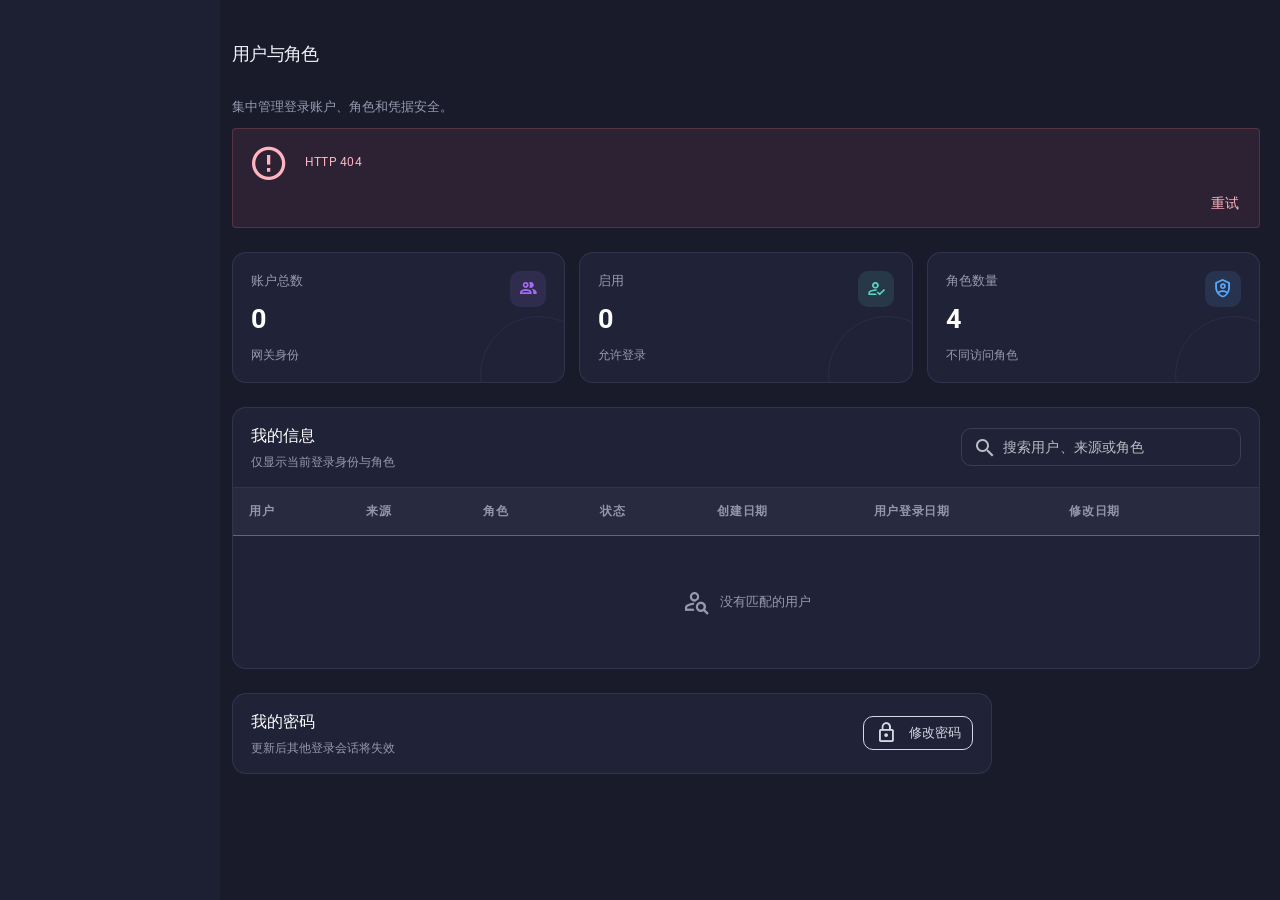
==== admin/index.html @ d38133f9 "feat: integrate authz gateway and CI image publishing" ====
<!doctype html>
<html lang="zh-CN">
<head>
  <meta charset="UTF-8">
  <meta name="viewport" content="width=device-width, initial-scale=1.0">
  <title>Authz Admin</title>
  <link rel="stylesheet" href="./vendor/quasar-umd.css?v=3.5.41-2.26.0-2">
  <link rel="stylesheet" href="./app.css?v=5">
</head>
<body>
  <div id="q-app">
    <q-layout view="lHh Lpr lFf" class="admin-layout">
      <q-drawer
        v-model="drawerVisible"
        :width="220"
        :mini-width="40"
        :mini="drawerMini"
        :breakpoint="0"
        show-if-above
        class="admin-drawer"
        :class="{ 'admin-drawer-mini': drawerMini }"
      >
        <!--# include virtual="/_radmin_/menu.html" -->
      </q-drawer>

      <q-page-container class="admin-content">
        <q-page class="content-page">
          <iframe
            :src="activeApp"
            :title="activeTitle"
            class="app-frame"
          ></iframe>
        </q-page>
      </q-page-container>
    </q-layout>
  </div>

  <script src="./vendor/quasar-umd.js?v=3.5.41-2.26.0-2"></script>
  <script src="./api.js?v=7"></script>
  <script src="./i18n.js?v=11"></script>
  <script src="./app.js?v=5"></script>
</body>
</html>
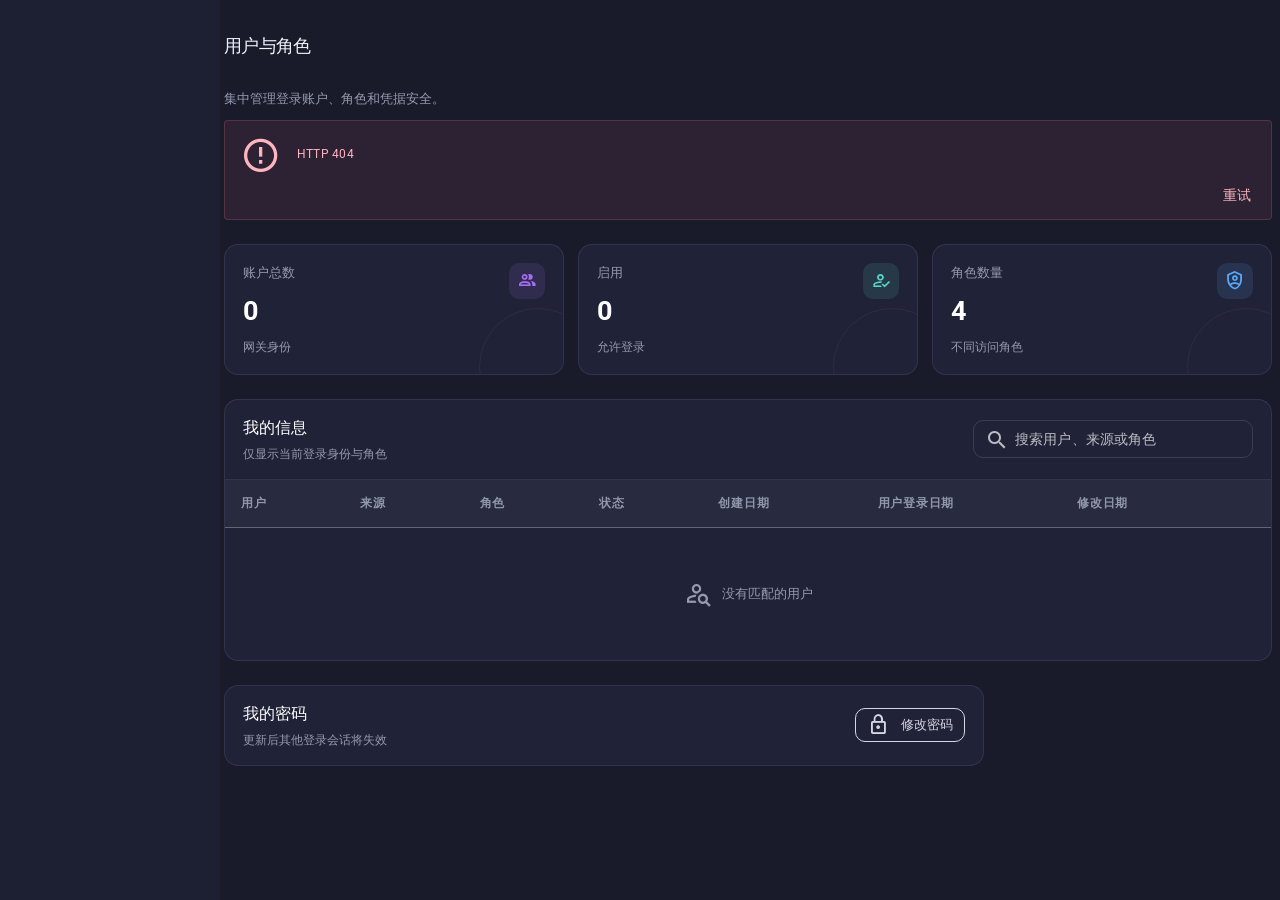
==== commit e20f9cdd: "feat: finalize authz gateway and maintenance docs" ====
--- a/admin/index.html
+++ b/admin/index.html
@@ -5,7 +5,7 @@
   <meta name="viewport" content="width=device-width, initial-scale=1.0">
   <title>Authz Admin</title>
   <link rel="stylesheet" href="./vendor/quasar-umd.css?v=3.5.41-2.26.0-2">
-  <link rel="stylesheet" href="./app.css?v=5">
+  <link rel="stylesheet" href="./app.css?v=6">
 </head>
 <body>
   <div id="q-app">
@@ -38,6 +38,6 @@
   <script src="./vendor/quasar-umd.js?v=3.5.41-2.26.0-2"></script>
   <script src="./api.js?v=7"></script>
   <script src="./i18n.js?v=11"></script>
-  <script src="./app.js?v=5"></script>
+  <script src="./app.js?v=6"></script>
 </body>
 </html>
--- a/admin/app.css
+++ b/admin/app.css
@@ -34,6 +34,11 @@
   box-shadow: none !important;
 }
 
+.admin-drawer .q-drawer__content {
+  height: 100%;
+  overflow: hidden;
+}
+
 .admin-content {
   min-width: 0;
   height: 100vh;
@@ -46,7 +51,7 @@
   height: 100%;
   min-height: 100% !important;
   box-sizing: border-box;
-  padding: 8px 12px 12px 8px;
+  padding: 0;
   overflow: hidden;
   background: var(--page-bg);
 }
@@ -63,6 +68,158 @@
 
 @media (max-width: 760px) {
   .content-page {
-    padding: 6px;
+    padding: 0;
   }
 }
+
+:root {
+  --sidebar: #1d2033;
+  --sidebar-line: rgba(139, 145, 184, .15);
+  --sidebar-text: #f3f4fb;
+  --sidebar-muted: #979bb3;
+}
+
+#admin-menu {
+  width: 100%;
+  height: 100%;
+  min-width: 0;
+  background: var(--sidebar);
+  color: var(--sidebar-text);
+  font-size: 14px;
+  font-family: Roboto, -apple-system, BlinkMacSystemFont, "Segoe UI", sans-serif;
+}
+
+#admin-menu .menu-shell {
+  display: flex;
+  flex-direction: column;
+  min-width: 0;
+  height: 100%;
+  padding: 16px 10px 12px;
+  box-sizing: border-box;
+}
+
+#admin-menu .brand-row {
+  display: flex;
+  align-items: center;
+  gap: 6px;
+  min-height: 42px;
+  padding: 0 4px 14px;
+  border-bottom: 1px solid var(--sidebar-line);
+}
+
+#admin-menu .brand-mark {
+  flex: 0 0 32px;
+  border: 1px solid rgba(177, 137, 255, .34);
+  background: linear-gradient(145deg, #9b6cf6, #6950c7);
+  box-shadow: 0 8px 22px rgba(91, 64, 166, .26);
+}
+
+#admin-menu .brand-label {
+  min-width: 0;
+  flex: 1;
+  overflow: hidden;
+  font-size: clamp(12px, .8vw + 11px, 14px);
+  font-weight: 650;
+  letter-spacing: -.02em;
+  text-overflow: ellipsis;
+  white-space: nowrap;
+}
+
+#admin-menu .collapse-button,
+#admin-menu .footer-action { color: var(--sidebar-muted); }
+
+#admin-menu .collapse-button {
+  flex: 0 0 28px;
+  min-width: 28px;
+  min-height: 28px;
+}
+
+#admin-menu .menu-list { flex: 1; }
+
+#admin-menu .menu-item {
+  min-height: 44px;
+  margin: 4px 0;
+  padding: 0 8px;
+  border-radius: 10px;
+  color: #a9adc1;
+  font-size: clamp(12px, .7vw + 11px, 13px);
+  transition: color .16s ease, background .16s ease;
+}
+
+#admin-menu .menu-item .q-item__section--avatar { min-width: 28px; }
+
+#admin-menu .menu-item .q-icon,
+#admin-menu .collapse-button .q-icon,
+#admin-menu .footer-action .q-icon { padding-left: 8px; }
+
+#admin-menu .menu-footer-actions {
+  display: flex;
+  flex: 0 0 auto;
+  gap: 6px;
+  padding-top: 10px;
+  border-top: 1px solid var(--sidebar-line);
+}
+
+#admin-menu .footer-action {
+  min-width: 0;
+  min-height: 42px;
+  flex: 1;
+  border-radius: 9px;
+  font-size: clamp(9px, .4vw + 8px, 10px);
+  line-height: 1;
+}
+
+#admin-menu .footer-action .q-icon { font-size: 15px; }
+#admin-menu .footer-action .q-btn__content { flex-wrap: nowrap; gap: 2px; }
+#admin-menu .menu-item:hover { color: #fff; background: rgba(255, 255, 255, .035); }
+
+#admin-menu .menu-item-active {
+  color: #fff !important;
+  background: linear-gradient(90deg, rgba(139, 92, 246, .26), rgba(99, 102, 241, .12)) !important;
+  box-shadow: inset 2px 0 #a678ff;
+}
+
+#admin-menu .active-dot {
+  display: block;
+  width: 5px;
+  height: 5px;
+  border-radius: 50%;
+  background: #b894ff;
+  box-shadow: 0 0 0 4px rgba(184, 148, 255, .1);
+}
+
+.admin-drawer-mini #admin-menu .menu-shell { padding-right: 0; padding-left: 0; }
+.admin-drawer-mini #admin-menu .menu-copy { display: none !important; }
+.admin-drawer-mini #admin-menu .brand-row { width: 40px; justify-content: flex-start; padding: 0 0 8px; }
+.admin-drawer-mini #admin-menu .brand-mark { display: none; }
+.admin-drawer-mini #admin-menu .collapse-button,
+.admin-drawer-mini #admin-menu .footer-action { width: 40px; min-width: 40px; max-width: 40px; padding-right: 0; padding-left: 0; }
+.admin-drawer-mini #admin-menu .collapse-button { flex: 0 0 40px; }
+.admin-drawer-mini #admin-menu .collapse-button .q-btn__content,
+.admin-drawer-mini #admin-menu .footer-action .q-btn__content { width: 40px; min-width: 40px; max-width: 40px; }
+.admin-drawer-mini #admin-menu .collapse-button .q-icon,
+.admin-drawer-mini #admin-menu .footer-action .q-icon {
+  width: 40px;
+  min-width: 40px;
+  max-width: 40px;
+  box-sizing: border-box;
+  padding-left: 8px;
+  text-align: left;
+}
+.admin-drawer-mini #admin-menu .menu-item { min-height: 42px; padding: 0; justify-content: flex-start; }
+.admin-drawer-mini #admin-menu .menu-item .q-item__section--avatar {
+  width: 40px;
+  min-width: 40px;
+  max-width: 40px;
+  flex: 0 0 40px;
+  align-items: flex-start;
+  box-sizing: border-box;
+  padding: 0 0 0 4px;
+}
+.admin-drawer-mini #admin-menu .menu-item .q-icon { display: block; flex: 0 0 auto; color: currentColor; opacity: 1; }
+.admin-drawer-mini #admin-menu .menu-footer-actions { flex-direction: column; gap: 3px; }
+.admin-drawer-mini #admin-menu .footer-action { min-height: 38px; }
+
+@media (max-width: 420px) {
+  #admin-menu .menu-shell { padding-top: 10px; }
+}
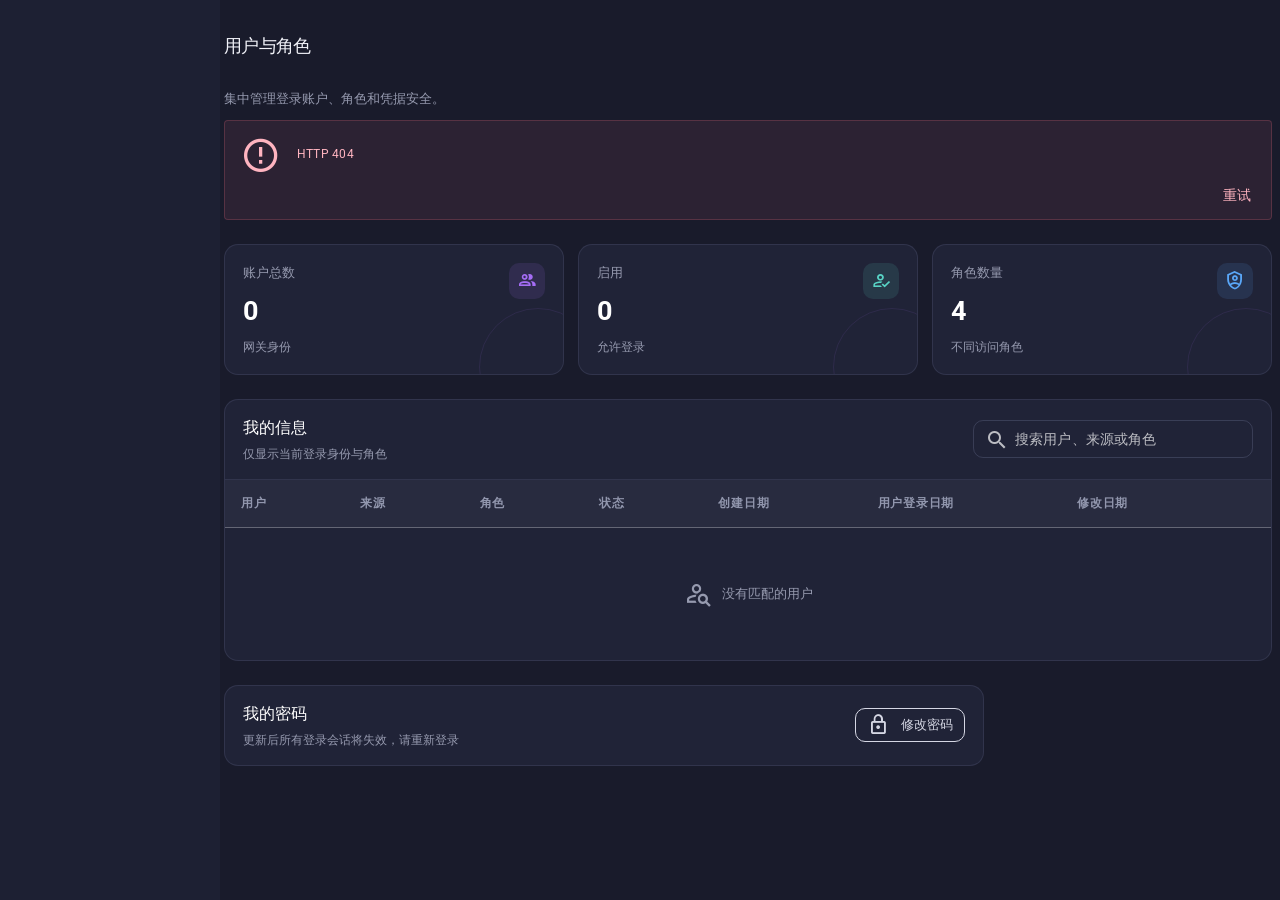
==== commit 52e75bae: "docs: codify mounted testing and build policy" ====
--- a/admin/index.html
+++ b/admin/index.html
@@ -3,9 +3,12 @@
 <head>
   <meta charset="UTF-8">
   <meta name="viewport" content="width=device-width, initial-scale=1.0">
+  <meta http-equiv="Cache-Control" content="no-cache, no-store, must-revalidate">
+  <meta http-equiv="Pragma" content="no-cache">
+  <meta http-equiv="Expires" content="0">
   <title>Authz Admin</title>
   <link rel="stylesheet" href="./vendor/quasar-umd.css?v=3.5.41-2.26.0-2">
-  <link rel="stylesheet" href="./app.css?v=6">
+  <link rel="stylesheet" href="./app.css?v=7">
 </head>
 <body>
   <div id="q-app">
@@ -36,8 +39,8 @@
   </div>
 
   <script src="./vendor/quasar-umd.js?v=3.5.41-2.26.0-2"></script>
-  <script src="./api.js?v=7"></script>
-  <script src="./i18n.js?v=11"></script>
-  <script src="./app.js?v=6"></script>
+  <script src="./api.js?v=8"></script>
+  <script src="./i18n.js?v=14"></script>
+  <script src="./app.js?v=11"></script>
 </body>
 </html>
--- a/admin/app.css
+++ b/admin/app.css
@@ -147,6 +147,12 @@
 }
 
 #admin-menu .menu-item .q-item__section--avatar { min-width: 28px; }
+
+#admin-menu .menu-item .q-item__section--main { min-width: 0; }
+#admin-menu .menu-item-label,
+#admin-menu .menu-item-note { display: block; overflow: hidden; text-overflow: ellipsis; white-space: nowrap; }
+#admin-menu .menu-item-note { margin-top: 2px; color: var(--sidebar-muted); font-size: 11px; line-height: 1.25; }
+#admin-menu .menu-item-active .menu-item-note { color: rgba(243, 244, 251, .72); }
 
 #admin-menu .menu-item .q-icon,
 #admin-menu .collapse-button .q-icon,
